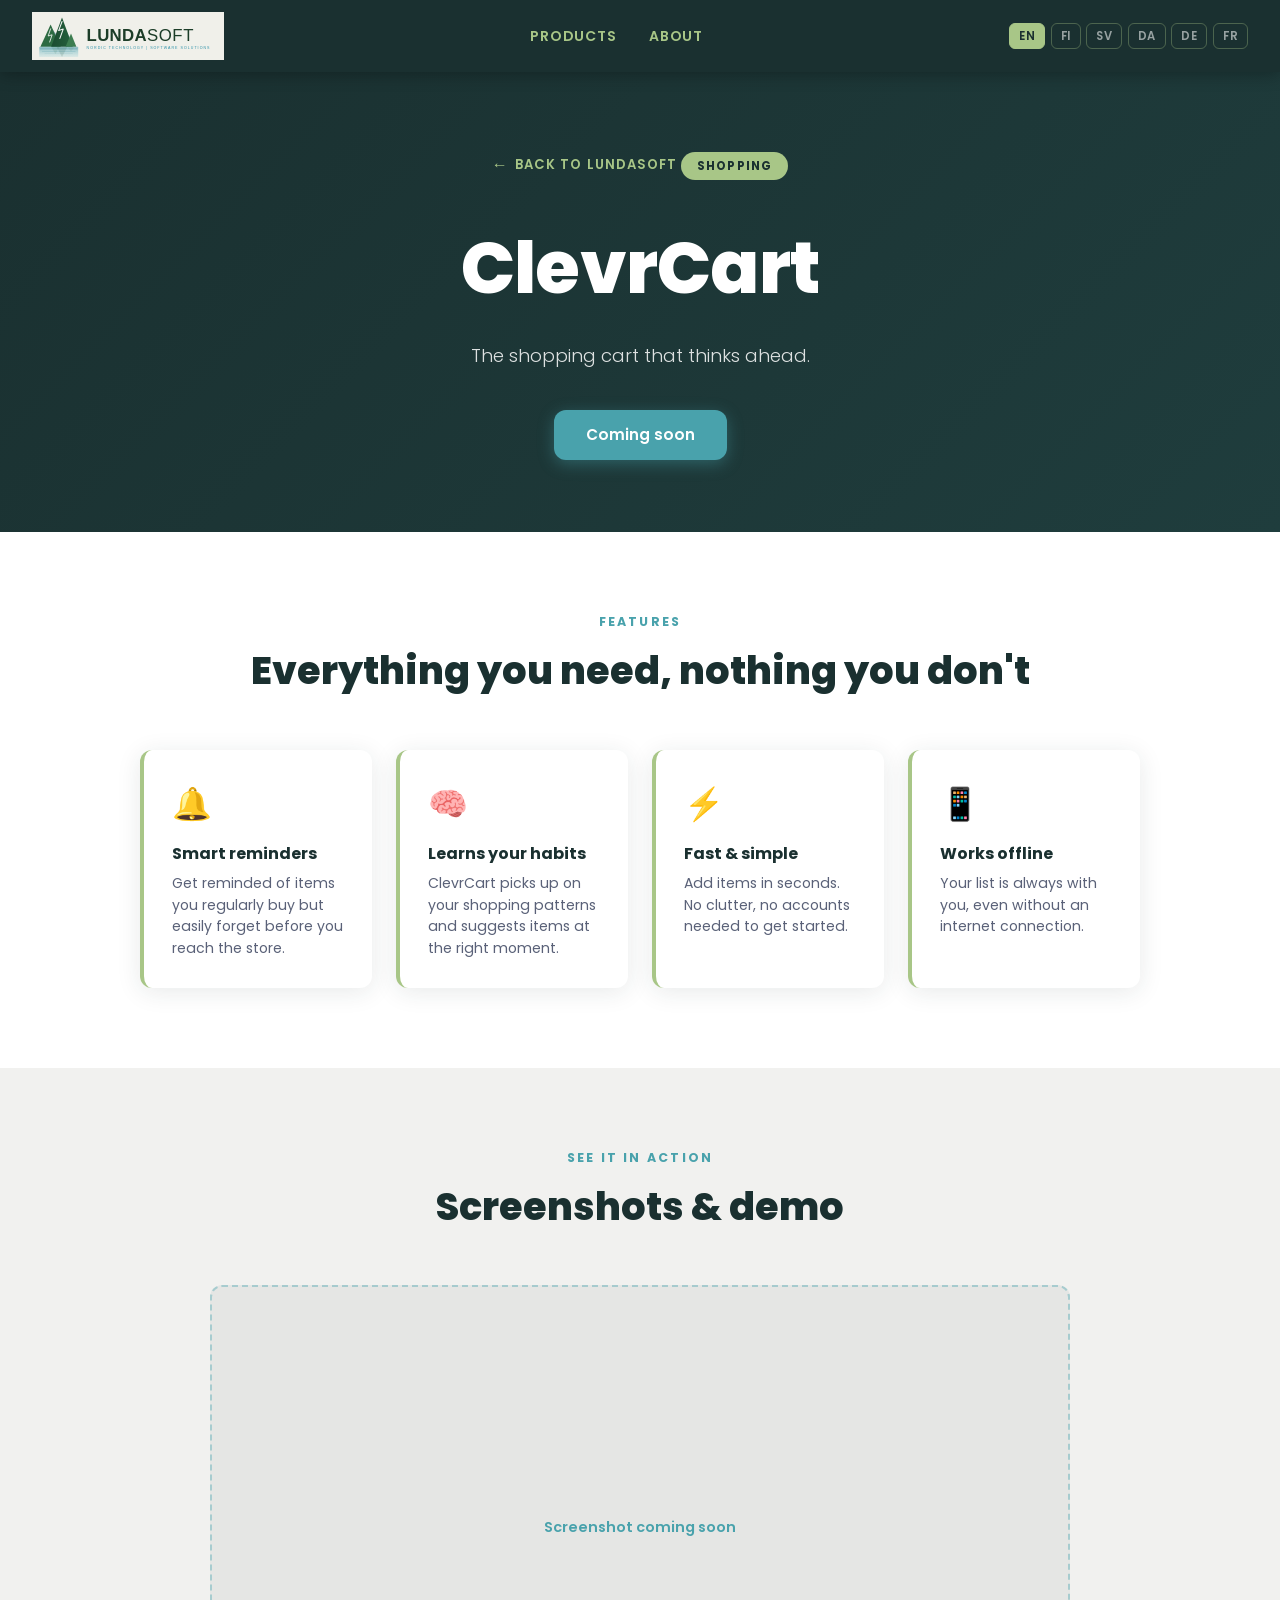
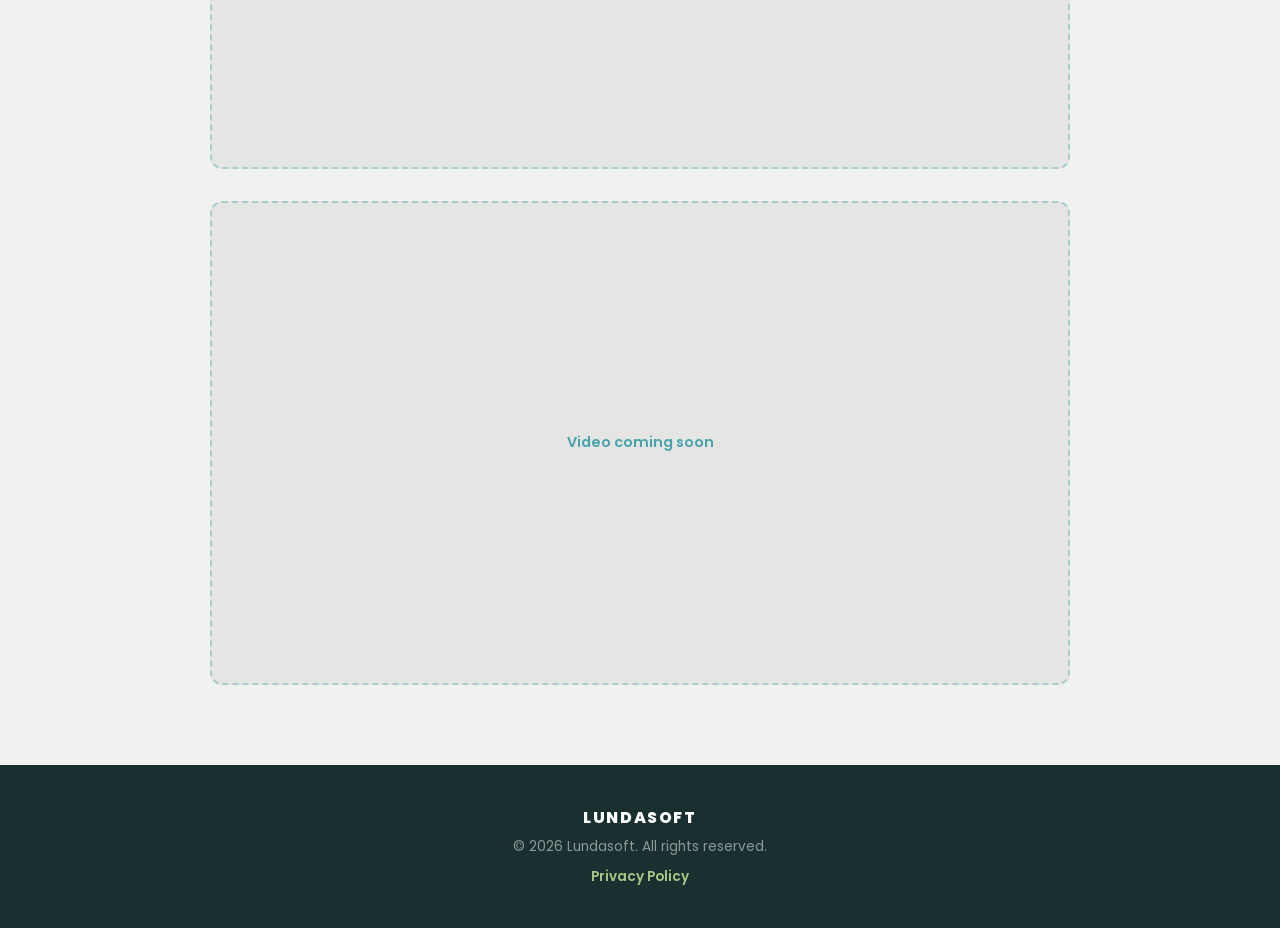
==== products/clevrcart/index.html @ 3fd36d58 "Rename Clevrlist to ClevrCart; add privacy policy page with obfuscated email" ====
<!DOCTYPE html>
<html lang="en">
<head>
  <meta charset="UTF-8" />
  <meta name="viewport" content="width=device-width, initial-scale=1.0" />
  <meta name="description" content="ClevrCart – A clever shopping cart app by Lundasoft." />
  <title>ClevrCart – Lundasoft</title>
  <link rel="stylesheet" href="../../css/style.css" />
</head>
<body>

  <!-- ── Navbar ──────────────────────────────────────────────── -->
  <header>
    <nav class="navbar">
      <a class="navbar__logo" href="../../">
        <img src="../../assets/images/lundasoft_logo.svg" alt="Lundasoft" />
      </a>
      <ul class="navbar__links">
        <li><a href="../../#products" data-i18n="nav.products">Products</a></li>
        <li><a href="../../#about" data-i18n="nav.about">About</a></li>
      </ul>
      <div class="lang-switcher" aria-label="Language selector">
        <button class="lang-btn" data-lang="en"  aria-label="English">EN</button>
        <button class="lang-btn" data-lang="fi"  aria-label="Finnish">FI</button>
        <button class="lang-btn" data-lang="sv"  aria-label="Swedish">SV</button>
        <button class="lang-btn" data-lang="da"  aria-label="Danish">DA</button>
        <button class="lang-btn" data-lang="de"  aria-label="German">DE</button>
        <button class="lang-btn" data-lang="fr"  aria-label="French">FR</button>
      </div>
    </nav>
  </header>

  <!-- ── Product Hero ────────────────────────────────────────── -->
  <section class="product-hero">
    <a href="../../" class="product-hero__back" data-i18n="clevrcart_page.back">Back to Lundasoft</a>
    <div class="product-hero__badge" data-i18n="clevrcart.tag">Shopping</div>
    <h1 class="product-hero__title">ClevrCart</h1>
    <p class="product-hero__tagline" data-i18n="clevrcart_page.tagline">The shopping cart that thinks ahead.</p>
    <a href="#" class="btn btn--primary" data-i18n="clevrcart_page.store_cta">Coming soon</a>
  </section>

  <!-- ── Features ────────────────────────────────────────────── -->
  <section class="section section--alt" id="features">
    <div class="section__header">
      <p class="section__eyebrow" data-i18n="clevrcart_page.features_eyebrow">Features</p>
      <h2 class="section__title" data-i18n="clevrcart_page.features_title">Everything you need, nothing you don't</h2>
    </div>
    <div class="features-grid">

      <div class="feature-card">
        <div class="feature-card__icon" aria-hidden="true">🔔</div>
        <h3 class="feature-card__title" data-i18n="clevrcart_page.feat1_title">Smart reminders</h3>
        <p class="feature-card__desc" data-i18n="clevrcart_page.feat1_desc">Get reminded of items you regularly buy but easily forget before you reach the store.</p>
      </div>

      <div class="feature-card">
        <div class="feature-card__icon" aria-hidden="true">🧠</div>
        <h3 class="feature-card__title" data-i18n="clevrcart_page.feat2_title">Learns your habits</h3>
        <p class="feature-card__desc" data-i18n="clevrcart_page.feat2_desc">ClevrCart picks up on your shopping patterns and suggests items at the right moment.</p>
      </div>

      <div class="feature-card">
        <div class="feature-card__icon" aria-hidden="true">⚡</div>
        <h3 class="feature-card__title" data-i18n="clevrcart_page.feat3_title">Fast &amp; simple</h3>
        <p class="feature-card__desc" data-i18n="clevrcart_page.feat3_desc">Add items in seconds. No clutter, no accounts needed to get started.</p>
      </div>

      <div class="feature-card">
        <div class="feature-card__icon" aria-hidden="true">📱</div>
        <h3 class="feature-card__title" data-i18n="clevrcart_page.feat4_title">Works offline</h3>
        <p class="feature-card__desc" data-i18n="clevrcart_page.feat4_desc">Your list is always with you, even without an internet connection.</p>
      </div>

    </div>
  </section>

  <!-- ── Screenshots / Video ─────────────────────────────────── -->
  <!-- Replace the placeholder divs below with real <img> or <video> tags when ready.
       Images  → drop in assets/images/clevrcart/
       Videos  → drop in assets/videos/clevrcart/

       Example image:
         <div class="app-image">
           <img src="../../assets/images/clevrcart/screenshot-home.png" alt="ClevrCart home screen" />
         </div>

       Example video:
         <div class="app-video">
           <video controls poster="../../assets/images/clevrcart/poster.jpg">
             <source src="../../assets/videos/clevrcart/demo.mp4" type="video/mp4" />
           </video>
         </div>
  -->
  <section class="section">
    <div class="section__header">
      <p class="section__eyebrow" data-i18n="clevrcart_page.media_eyebrow">See it in action</p>
      <h2 class="section__title" data-i18n="clevrcart_page.media_title">Screenshots &amp; demo</h2>
    </div>
    <div class="media-placeholder">
      <div class="app-image" data-i18n="clevrcart_page.img_placeholder">Screenshot coming soon</div>
      <div class="app-video" data-i18n="clevrcart_page.video_placeholder">Video coming soon</div>
    </div>
  </section>

  <!-- ── Footer ───────────────────────────────────────────────── -->
  <footer class="footer">
    <p class="footer__brand">LUNDASOFT</p>
    <p data-i18n="footer.copy">© 2026 Lundasoft. All rights reserved.</p>
    <p style="margin-top:0.5rem;"><a href="privacy.html">Privacy Policy</a></p>
  </footer>

  <script src="../../js/i18n.js"></script>
</body>
</html>
---- css/style.css ----
@import url('https://fonts.googleapis.com/css2?family=Poppins:wght@300;400;600;700;800&display=swap');

/* ─── Variables ─────────────────────────────────────────────── */
:root {
  --color-primary:   #1A3030;
  --color-secondary: #49A2AC;
  --color-accent:    #A8C687;
  --color-bg:        #F1F1EF;
  --color-text:      #232D4B;
  --color-white:     #FFFFFF;
  --radius:          12px;
  --shadow:          0 4px 24px rgba(26, 48, 48, 0.10);
  --transition:      0.25s ease;
}

/* ─── Reset ─────────────────────────────────────────────────── */
*, *::before, *::after {
  box-sizing: border-box;
  margin: 0;
  padding: 0;
}

body {
  font-family: 'Poppins', sans-serif;
  background-color: var(--color-bg);
  color: var(--color-text);
  line-height: 1.6;
}

img { max-width: 100%; display: block; }
a   { color: var(--color-secondary); text-decoration: none; }

/* ─── Navbar ─────────────────────────────────────────────────── */
.navbar {
  background-color: var(--color-primary);
  padding: 0 2rem;
  display: flex;
  align-items: center;
  justify-content: space-between;
  height: 72px;
  position: sticky;
  top: 0;
  z-index: 100;
  box-shadow: 0 2px 16px rgba(0, 0, 0, 0.3);
}

.navbar__logo img {
  height: 48px;
  width: auto;
}

.navbar__links {
  list-style: none;
  display: flex;
  gap: 2rem;
}

.navbar__links a {
  color: var(--color-accent);
  font-weight: 600;
  font-size: 0.875rem;
  letter-spacing: 0.06em;
  text-transform: uppercase;
  transition: color var(--transition);
}

.navbar__links a:hover {
  color: var(--color-white);
}

/* ─── Hero ───────────────────────────────────────────────────── */
.hero {
  background: linear-gradient(135deg, var(--color-primary) 0%, #244040 100%);
  color: var(--color-white);
  padding: 6rem 2rem 5rem;
  text-align: center;
}

.hero__eyebrow {
  font-size: 0.8rem;
  font-weight: 600;
  letter-spacing: 0.18em;
  text-transform: uppercase;
  color: var(--color-accent);
  margin-bottom: 1.25rem;
}

.hero__title {
  font-size: clamp(2.2rem, 5vw, 3.8rem);
  font-weight: 800;
  line-height: 1.15;
  margin-bottom: 1.25rem;
}

.hero__title span {
  color: var(--color-secondary);
}

.hero__subtitle {
  font-size: 1.1rem;
  font-weight: 300;
  max-width: 560px;
  margin: 0 auto 2.5rem;
  opacity: 0.85;
}

/* ─── Buttons ────────────────────────────────────────────────── */
.btn {
  display: inline-block;
  padding: 0.8rem 2rem;
  border-radius: var(--radius);
  font-family: 'Poppins', sans-serif;
  font-weight: 600;
  font-size: 0.95rem;
  transition: transform var(--transition), box-shadow var(--transition), background-color var(--transition);
  cursor: pointer;
  border: none;
}

.btn--primary {
  background-color: var(--color-secondary);
  color: var(--color-white);
  box-shadow: 0 4px 16px rgba(73, 162, 172, 0.4);
}

.btn--primary:hover {
  background-color: #3d8f99;
  transform: translateY(-2px);
  box-shadow: 0 8px 24px rgba(73, 162, 172, 0.55);
  color: var(--color-white);
}

.btn--outline {
  background-color: transparent;
  color: var(--color-secondary);
  border: 2px solid var(--color-secondary);
}

.btn--outline:hover {
  background-color: var(--color-secondary);
  color: var(--color-white);
  transform: translateY(-2px);
}

/* ─── Sections ───────────────────────────────────────────────── */
.section {
  padding: 5rem 2rem;
}

.section--alt {
  background-color: var(--color-white);
}

.section__header {
  text-align: center;
  margin-bottom: 3rem;
}

.section__eyebrow {
  font-size: 0.78rem;
  font-weight: 700;
  letter-spacing: 0.18em;
  text-transform: uppercase;
  color: var(--color-secondary);
  margin-bottom: 0.5rem;
}

.section__title {
  font-size: clamp(1.6rem, 3vw, 2.4rem);
  font-weight: 800;
  color: var(--color-primary);
}

.section__lead {
  font-size: 1rem;
  color: var(--color-text);
  max-width: 540px;
  margin: 0.75rem auto 0;
  opacity: 0.75;
}

/* ─── App Cards (main page products grid) ────────────────────── */
.apps-grid {
  display: grid;
  grid-template-columns: repeat(auto-fit, minmax(280px, 1fr));
  gap: 2rem;
  max-width: 1100px;
  margin: 0 auto;
}

.app-card {
  background: var(--color-white);
  border-radius: var(--radius);
  box-shadow: var(--shadow);
  padding: 2rem;
  display: flex;
  flex-direction: column;
  gap: 1rem;
  transition: transform var(--transition), box-shadow var(--transition);
  border-top: 4px solid var(--color-accent);
}

.app-card:hover {
  transform: translateY(-6px);
  box-shadow: 0 16px 48px rgba(26, 48, 48, 0.16);
}

.app-card__icon {
  width: 56px;
  height: 56px;
  background-color: var(--color-primary);
  border-radius: 14px;
  display: flex;
  align-items: center;
  justify-content: center;
}

.app-card__icon svg {
  width: 30px;
  height: 30px;
}

.app-card__tag {
  display: inline-block;
  background-color: rgba(73, 162, 172, 0.12);
  color: var(--color-secondary);
  font-size: 0.72rem;
  font-weight: 700;
  padding: 0.25rem 0.75rem;
  border-radius: 999px;
  text-transform: uppercase;
  letter-spacing: 0.08em;
  width: fit-content;
}

.app-card__name {
  font-size: 1.5rem;
  font-weight: 800;
  color: var(--color-primary);
}

.app-card__desc {
  font-size: 0.95rem;
  color: var(--color-text);
  opacity: 0.8;
  flex: 1;
}

/* ─── Product Page: Hero ─────────────────────────────────────── */
.product-hero {
  background: linear-gradient(135deg, var(--color-primary) 0%, #1f3d3d 100%);
  color: var(--color-white);
  padding: 5rem 2rem 4.5rem;
  text-align: center;
}

.product-hero__back {
  display: inline-flex;
  align-items: center;
  gap: 0.4rem;
  color: var(--color-accent);
  font-size: 0.82rem;
  font-weight: 600;
  letter-spacing: 0.08em;
  text-transform: uppercase;
  margin-bottom: 2rem;
  transition: color var(--transition);
}

.product-hero__back::before {
  content: "←";
  font-size: 1rem;
}

.product-hero__back:hover {
  color: var(--color-white);
}

.product-hero__badge {
  display: inline-block;
  background-color: var(--color-accent);
  color: var(--color-primary);
  font-size: 0.72rem;
  font-weight: 700;
  padding: 0.3rem 1rem;
  border-radius: 999px;
  text-transform: uppercase;
  letter-spacing: 0.1em;
  margin-bottom: 1.25rem;
}

.product-hero__title {
  font-size: clamp(2.8rem, 6vw, 4.5rem);
  font-weight: 800;
  margin-bottom: 1rem;
  letter-spacing: -0.01em;
}

.product-hero__tagline {
  font-size: 1.15rem;
  font-weight: 300;
  opacity: 0.85;
  max-width: 520px;
  margin: 0 auto 2.5rem;
}

/* ─── Features Grid ──────────────────────────────────────────── */
.features-grid {
  display: grid;
  grid-template-columns: repeat(auto-fit, minmax(230px, 1fr));
  gap: 1.5rem;
  max-width: 1000px;
  margin: 0 auto;
}

.feature-card {
  background: var(--color-white);
  border-radius: var(--radius);
  padding: 1.75rem;
  border-left: 4px solid var(--color-accent);
  box-shadow: var(--shadow);
  transition: transform var(--transition);
}

.feature-card:hover {
  transform: translateY(-4px);
}

.feature-card__icon {
  font-size: 2rem;
  margin-bottom: 0.75rem;
}

.feature-card__title {
  font-size: 1rem;
  font-weight: 700;
  color: var(--color-primary);
  margin-bottom: 0.4rem;
}

.feature-card__desc {
  font-size: 0.88rem;
  color: var(--color-text);
  opacity: 0.75;
  line-height: 1.55;
}

/* ─── Media Placeholders ─────────────────────────────────────── */
/* Drop in <img> or <video> inside these containers when ready  */
.media-placeholder {
  max-width: 860px;
  margin: 0 auto;
  display: grid;
  gap: 2rem;
}

.app-image {
  width: 100%;
  border-radius: var(--radius);
  overflow: hidden;
  background-color: rgba(26, 48, 48, 0.05);
  aspect-ratio: 16 / 9;
  display: flex;
  align-items: center;
  justify-content: center;
  color: var(--color-secondary);
  font-weight: 600;
  font-size: 0.9rem;
  border: 2px dashed rgba(73, 162, 172, 0.4);
}

.app-image img {
  width: 100%;
  height: 100%;
  object-fit: cover;
}

.app-video {
  width: 100%;
  border-radius: var(--radius);
  overflow: hidden;
  aspect-ratio: 16 / 9;
  background-color: rgba(26, 48, 48, 0.05);
  display: flex;
  align-items: center;
  justify-content: center;
  color: var(--color-secondary);
  font-weight: 600;
  font-size: 0.9rem;
  border: 2px dashed rgba(73, 162, 172, 0.4);
}

.app-video video {
  width: 100%;
  height: 100%;
  object-fit: cover;
}

/* ─── Footer ─────────────────────────────────────────────────── */
.footer {
  background-color: var(--color-primary);
  color: rgba(255, 255, 255, 0.5);
  text-align: center;
  padding: 2.5rem 2rem;
  font-size: 0.85rem;
}

.footer a {
  color: var(--color-accent);
  font-weight: 600;
}

.footer a:hover {
  color: var(--color-white);
}

.footer__brand {
  font-size: 1rem;
  font-weight: 800;
  color: var(--color-white);
  letter-spacing: 0.1em;
  margin-bottom: 0.35rem;
}

/* ─── Language Switcher ──────────────────────────────────────── */
.lang-switcher {
  display: flex;
  gap: 0.35rem;
  align-items: center;
  flex-wrap: wrap;
}

.lang-btn {
  background: transparent;
  border: 1px solid rgba(168, 198, 135, 0.35);
  color: rgba(255, 255, 255, 0.55);
  font-family: 'Poppins', sans-serif;
  font-size: 0.72rem;
  font-weight: 600;
  letter-spacing: 0.06em;
  padding: 0.2rem 0.55rem;
  border-radius: 6px;
  cursor: pointer;
  transition: background-color var(--transition), color var(--transition), border-color var(--transition);
  text-transform: uppercase;
}

.lang-btn:hover {
  background-color: rgba(168, 198, 135, 0.15);
  color: var(--color-white);
  border-color: var(--color-accent);
}

.lang-btn--active {
  background-color: var(--color-accent);
  color: var(--color-primary);
  border-color: var(--color-accent);
}

/* ─── Responsive ─────────────────────────────────────────────── */
@media (max-width: 640px) {
  .navbar {
    padding: 0 1.25rem;
  }

  .navbar__links {
    display: none;
  }

  .hero,
  .product-hero {
    padding: 4rem 1.25rem 3.5rem;
  }

  .section {
    padding: 3.5rem 1.25rem;
  }
}
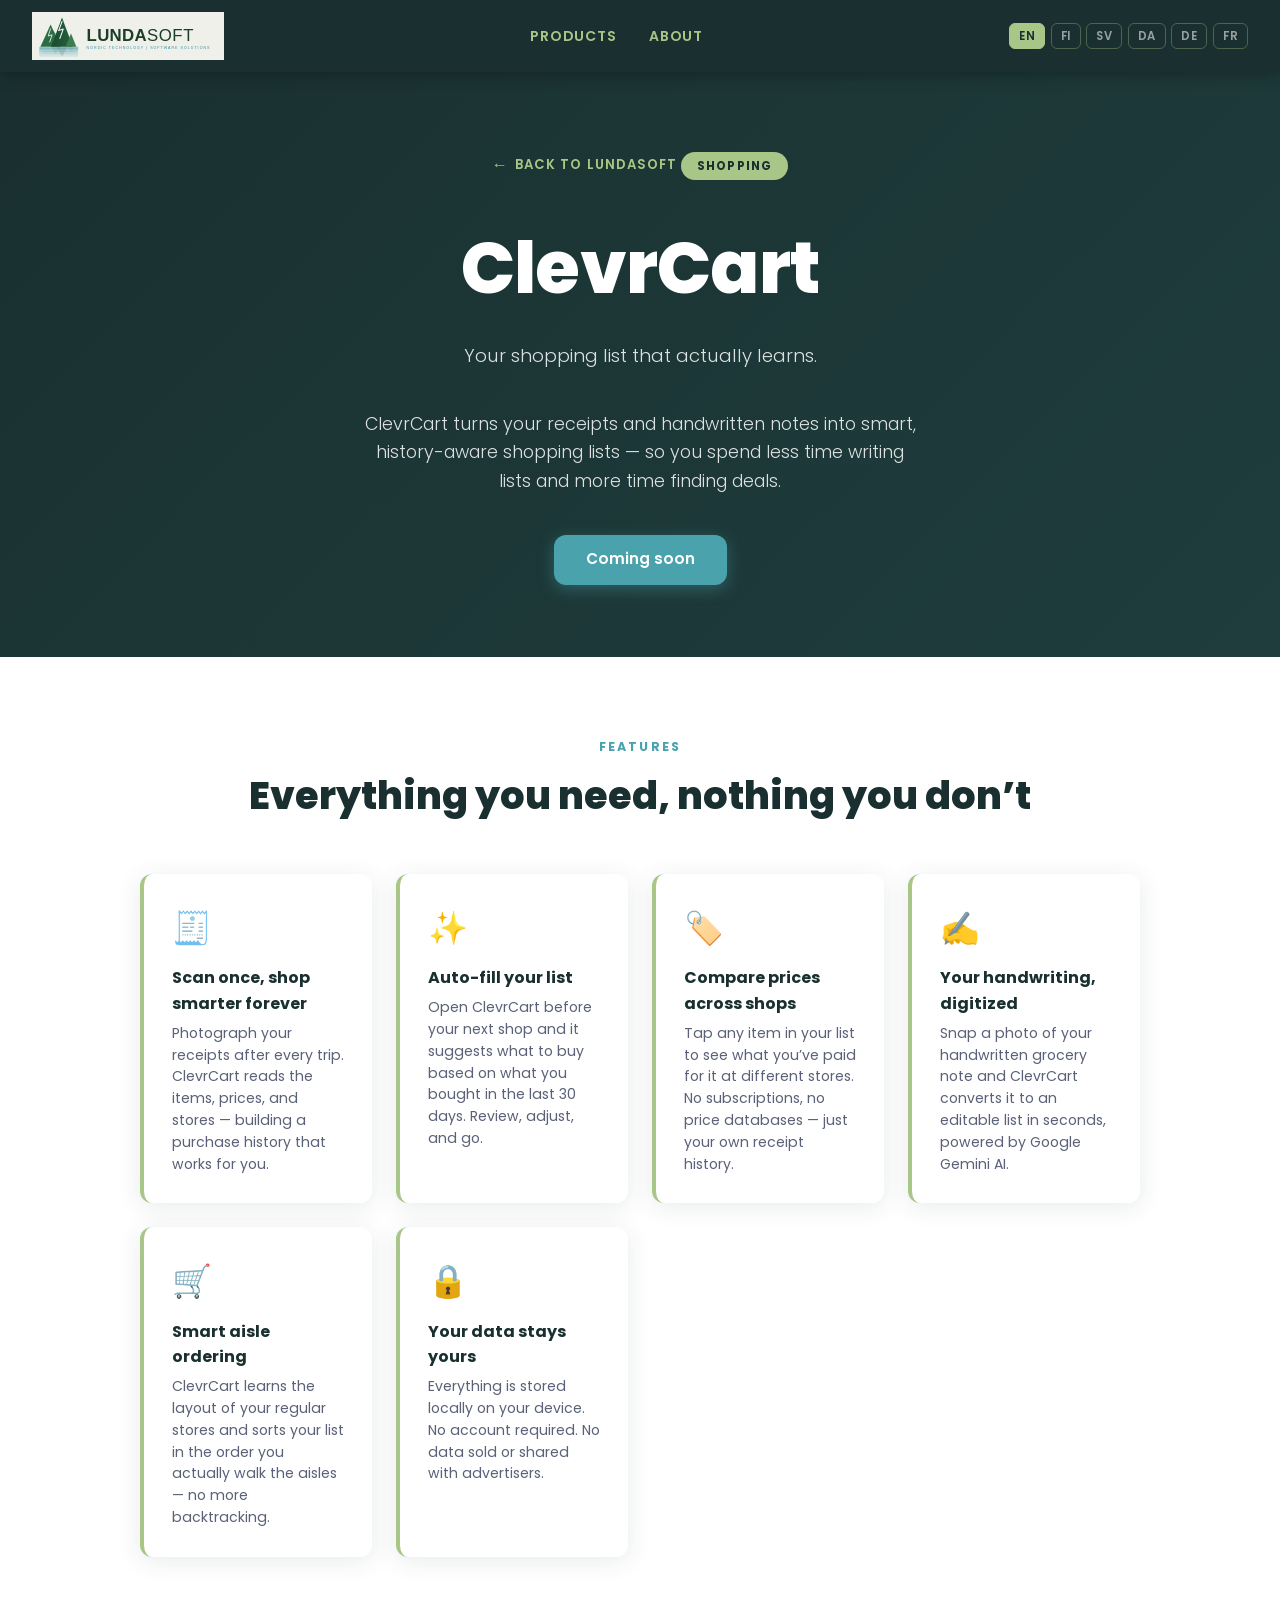
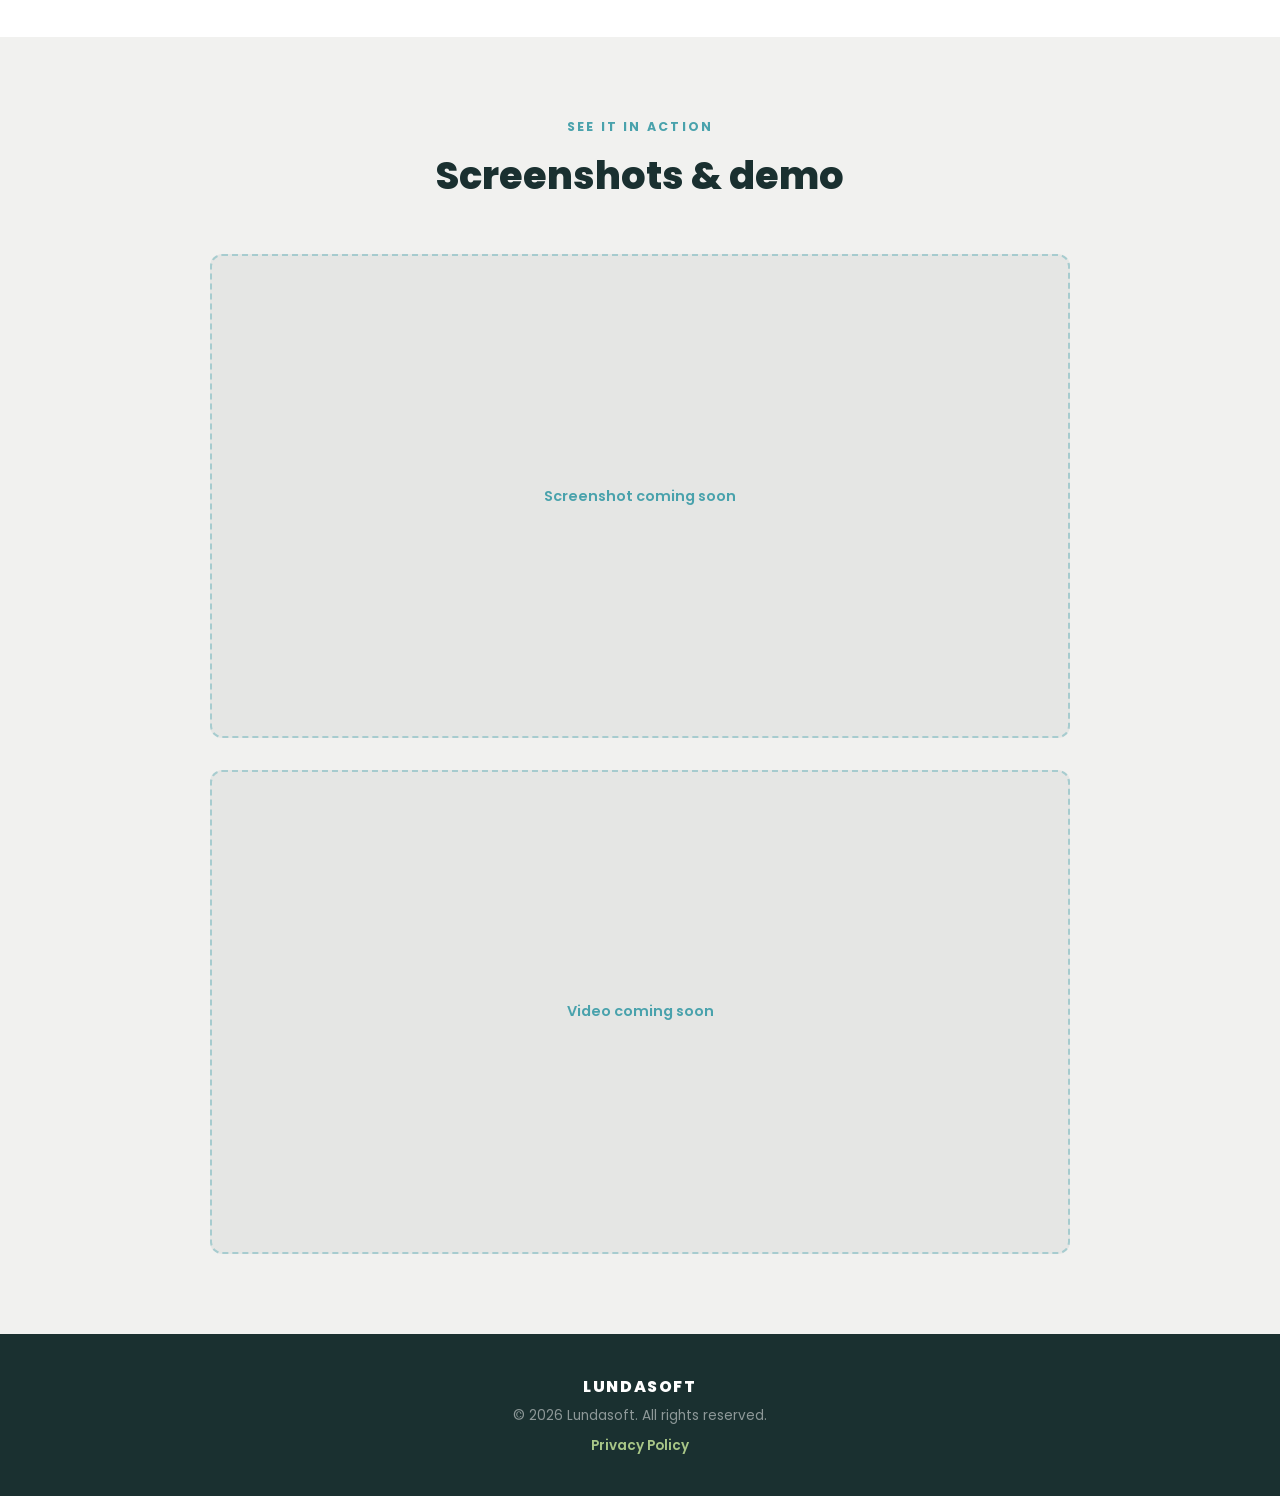
==== commit 7e81d163: "Update ClevrCart content: new headline, subtitle, 6 detailed feature cards, all languages" ====
--- a/products/clevrcart/index.html
+++ b/products/clevrcart/index.html
@@ -3,7 +3,7 @@
 <head>
   <meta charset="UTF-8" />
   <meta name="viewport" content="width=device-width, initial-scale=1.0" />
-  <meta name="description" content="ClevrCart – A clever shopping cart app by Lundasoft." />
+  <meta name="description" content="ClevrCart – Your shopping list that actually learns. Scan receipts, auto-fill lists, compare prices. By Lundasoft." />
   <title>ClevrCart – Lundasoft</title>
   <link rel="stylesheet" href="../../css/style.css" />
 </head>
@@ -35,7 +35,8 @@
     <a href="../../" class="product-hero__back" data-i18n="clevrcart_page.back">Back to Lundasoft</a>
     <div class="product-hero__badge" data-i18n="clevrcart.tag">Shopping</div>
     <h1 class="product-hero__title">ClevrCart</h1>
-    <p class="product-hero__tagline" data-i18n="clevrcart_page.tagline">The shopping cart that thinks ahead.</p>
+    <p class="product-hero__tagline" data-i18n="clevrcart_page.tagline">Your shopping list that actually learns.</p>
+    <p class="hero__subtitle" data-i18n="clevrcart_page.subtitle">ClevrCart turns your receipts and handwritten notes into smart, history-aware shopping lists — so you spend less time writing lists and more time finding deals.</p>
     <a href="#" class="btn btn--primary" data-i18n="clevrcart_page.store_cta">Coming soon</a>
   </section>
 
@@ -48,27 +49,39 @@
     <div class="features-grid">
 
       <div class="feature-card">
-        <div class="feature-card__icon" aria-hidden="true">🔔</div>
-        <h3 class="feature-card__title" data-i18n="clevrcart_page.feat1_title">Smart reminders</h3>
-        <p class="feature-card__desc" data-i18n="clevrcart_page.feat1_desc">Get reminded of items you regularly buy but easily forget before you reach the store.</p>
+        <div class="feature-card__icon" aria-hidden="true">🧾</div>
+        <h3 class="feature-card__title" data-i18n="clevrcart_page.feat1_title">Scan once, shop smarter forever</h3>
+        <p class="feature-card__desc" data-i18n="clevrcart_page.feat1_desc">Photograph your receipts after every trip. ClevrCart reads the items, prices, and stores — building a purchase history that works for you.</p>
       </div>
 
       <div class="feature-card">
-        <div class="feature-card__icon" aria-hidden="true">🧠</div>
-        <h3 class="feature-card__title" data-i18n="clevrcart_page.feat2_title">Learns your habits</h3>
-        <p class="feature-card__desc" data-i18n="clevrcart_page.feat2_desc">ClevrCart picks up on your shopping patterns and suggests items at the right moment.</p>
+        <div class="feature-card__icon" aria-hidden="true">✨</div>
+        <h3 class="feature-card__title" data-i18n="clevrcart_page.feat2_title">Auto-fill your list</h3>
+        <p class="feature-card__desc" data-i18n="clevrcart_page.feat2_desc">Open ClevrCart before your next shop and it suggests what to buy based on what you bought in the last 30 days. Review, adjust, and go.</p>
       </div>
 
       <div class="feature-card">
-        <div class="feature-card__icon" aria-hidden="true">⚡</div>
-        <h3 class="feature-card__title" data-i18n="clevrcart_page.feat3_title">Fast &amp; simple</h3>
-        <p class="feature-card__desc" data-i18n="clevrcart_page.feat3_desc">Add items in seconds. No clutter, no accounts needed to get started.</p>
+        <div class="feature-card__icon" aria-hidden="true">🏷️</div>
+        <h3 class="feature-card__title" data-i18n="clevrcart_page.feat3_title">Compare prices across shops</h3>
+        <p class="feature-card__desc" data-i18n="clevrcart_page.feat3_desc">Tap any item in your list to see what you've paid for it at different stores. No subscriptions, no price databases — just your own receipt history.</p>
       </div>
 
       <div class="feature-card">
-        <div class="feature-card__icon" aria-hidden="true">📱</div>
-        <h3 class="feature-card__title" data-i18n="clevrcart_page.feat4_title">Works offline</h3>
-        <p class="feature-card__desc" data-i18n="clevrcart_page.feat4_desc">Your list is always with you, even without an internet connection.</p>
+        <div class="feature-card__icon" aria-hidden="true">✍️</div>
+        <h3 class="feature-card__title" data-i18n="clevrcart_page.feat4_title">Your handwriting, digitized</h3>
+        <p class="feature-card__desc" data-i18n="clevrcart_page.feat4_desc">Snap a photo of your handwritten grocery note and ClevrCart converts it to an editable list in seconds, powered by Google Gemini AI.</p>
+      </div>
+
+      <div class="feature-card">
+        <div class="feature-card__icon" aria-hidden="true">🛒</div>
+        <h3 class="feature-card__title" data-i18n="clevrcart_page.feat5_title">Smart aisle ordering</h3>
+        <p class="feature-card__desc" data-i18n="clevrcart_page.feat5_desc">ClevrCart learns the layout of your regular stores and sorts your list in the order you actually walk the aisles — no more backtracking.</p>
+      </div>
+
+      <div class="feature-card">
+        <div class="feature-card__icon" aria-hidden="true">🔒</div>
+        <h3 class="feature-card__title" data-i18n="clevrcart_page.feat6_title">Your data stays yours</h3>
+        <p class="feature-card__desc" data-i18n="clevrcart_page.feat6_desc">Everything is stored locally on your device. No account required. No data sold or shared with advertisers.</p>
       </div>
 
     </div>
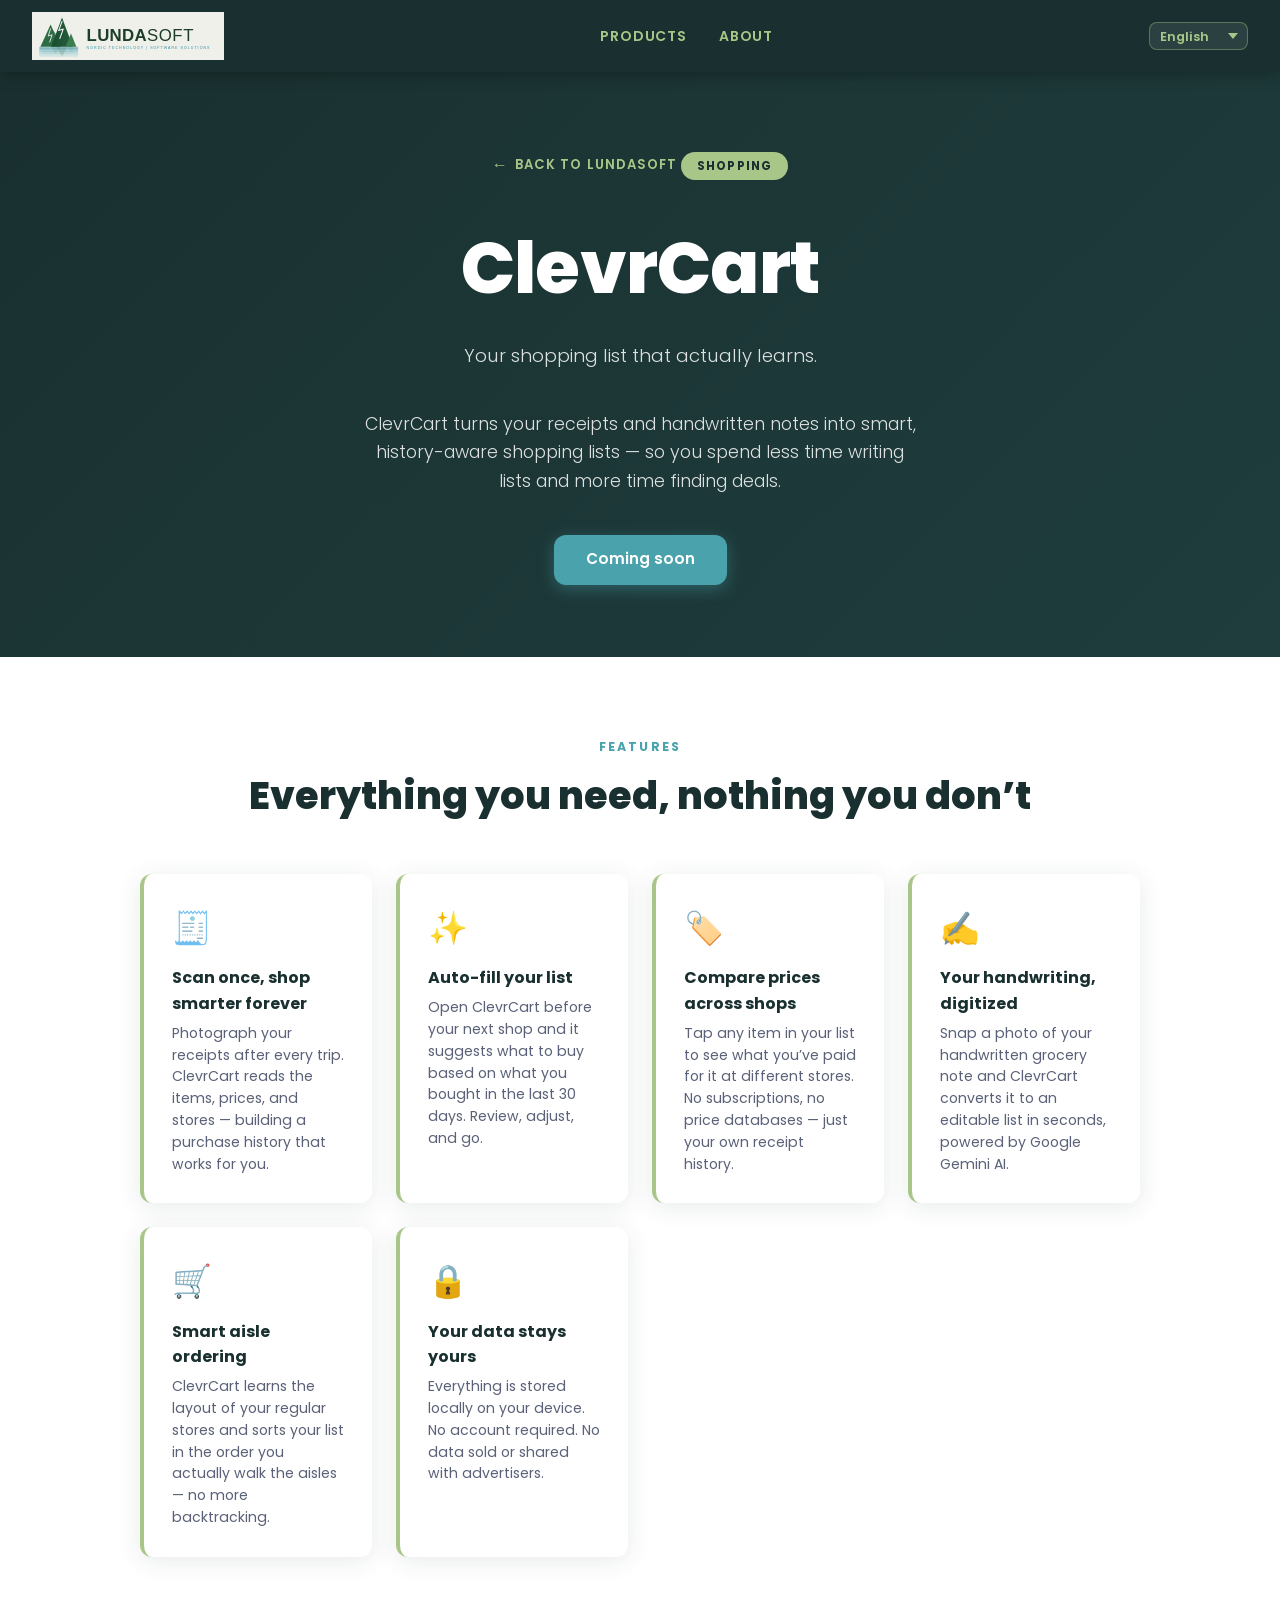
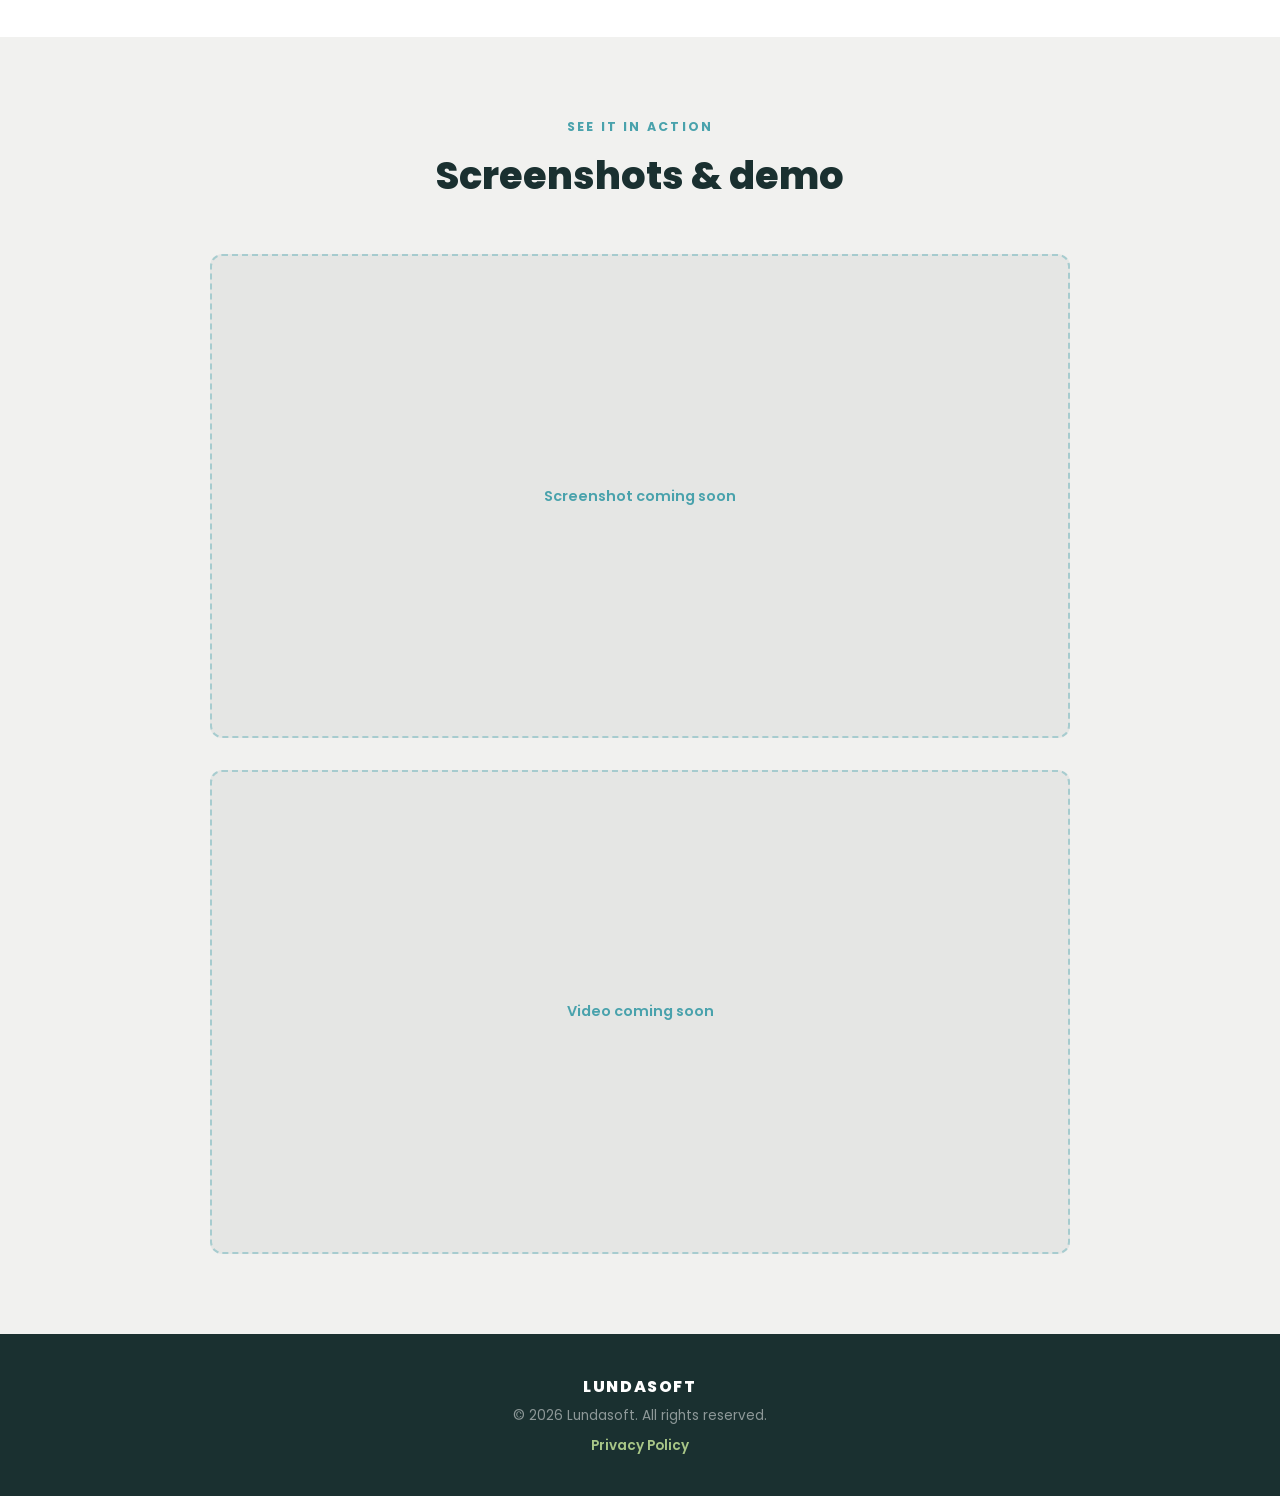
==== commit 65926e58: "Replace language buttons with dropdown; languages labelled in their own language" ====
--- a/products/clevrcart/index.html
+++ b/products/clevrcart/index.html
@@ -20,12 +20,14 @@
         <li><a href="../../#about" data-i18n="nav.about">About</a></li>
       </ul>
       <div class="lang-switcher" aria-label="Language selector">
-        <button class="lang-btn" data-lang="en"  aria-label="English">EN</button>
-        <button class="lang-btn" data-lang="fi"  aria-label="Finnish">FI</button>
-        <button class="lang-btn" data-lang="sv"  aria-label="Swedish">SV</button>
-        <button class="lang-btn" data-lang="da"  aria-label="Danish">DA</button>
-        <button class="lang-btn" data-lang="de"  aria-label="German">DE</button>
-        <button class="lang-btn" data-lang="fr"  aria-label="French">FR</button>
+        <select class="lang-select" aria-label="Select language">
+          <option value="en">English</option>
+          <option value="fi">Suomi</option>
+          <option value="sv">Svenska</option>
+          <option value="da">Dansk</option>
+          <option value="de">Deutsch</option>
+          <option value="fr">Français</option>
+        </select>
       </div>
     </nav>
   </header>
--- a/css/style.css
+++ b/css/style.css
@@ -425,36 +425,39 @@
 /* ─── Language Switcher ──────────────────────────────────────── */
 .lang-switcher {
   display: flex;
-  gap: 0.35rem;
-  align-items: center;
-  flex-wrap: wrap;
-}
-
-.lang-btn {
-  background: transparent;
-  border: 1px solid rgba(168, 198, 135, 0.35);
-  color: rgba(255, 255, 255, 0.55);
+  align-items: center;
+}
+
+.lang-select {
+  background-color: rgba(255, 255, 255, 0.08);
+  border: 1px solid rgba(168, 198, 135, 0.4);
+  color: var(--color-accent);
   font-family: 'Poppins', sans-serif;
-  font-size: 0.72rem;
-  font-weight: 600;
-  letter-spacing: 0.06em;
-  padding: 0.2rem 0.55rem;
-  border-radius: 6px;
+  font-size: 0.8rem;
+  font-weight: 600;
+  padding: 0.3rem 0.6rem;
+  border-radius: 8px;
   cursor: pointer;
-  transition: background-color var(--transition), color var(--transition), border-color var(--transition);
-  text-transform: uppercase;
-}
-
-.lang-btn:hover {
+  outline: none;
+  transition: background-color var(--transition), border-color var(--transition);
+  appearance: none;
+  -webkit-appearance: none;
+  background-image: url("data:image/svg+xml,%3Csvg xmlns='http://www.w3.org/2000/svg' width='10' height='6'%3E%3Cpath d='M0 0l5 6 5-6z' fill='%23A8C687'/%3E%3C/svg%3E");
+  background-repeat: no-repeat;
+  background-position: right 0.55rem center;
+  padding-right: 1.75rem;
+}
+
+.lang-select:hover,
+.lang-select:focus {
   background-color: rgba(168, 198, 135, 0.15);
-  color: var(--color-white);
   border-color: var(--color-accent);
 }
 
-.lang-btn--active {
-  background-color: var(--color-accent);
-  color: var(--color-primary);
-  border-color: var(--color-accent);
+.lang-select option {
+  background-color: var(--color-primary);
+  color: var(--color-white);
+  font-weight: 500;
 }
 
 /* ─── Responsive ─────────────────────────────────────────────── */
